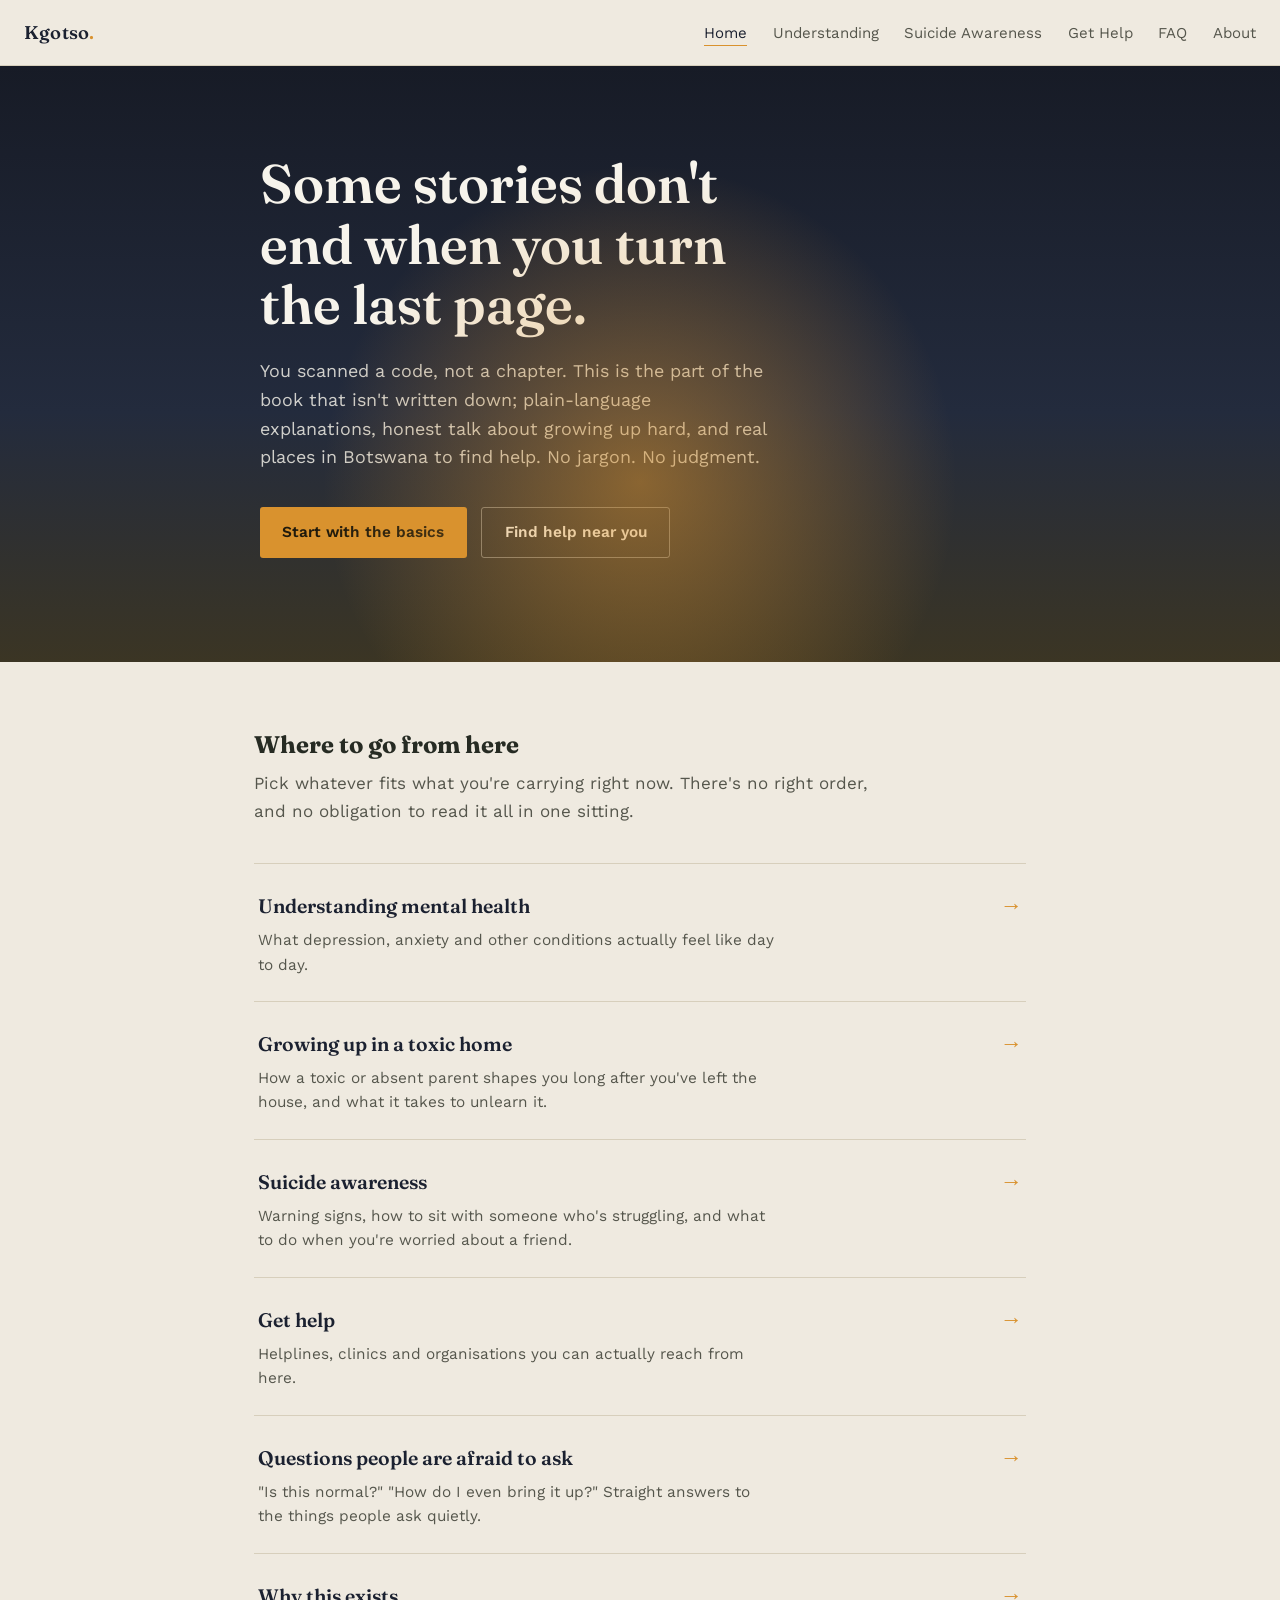
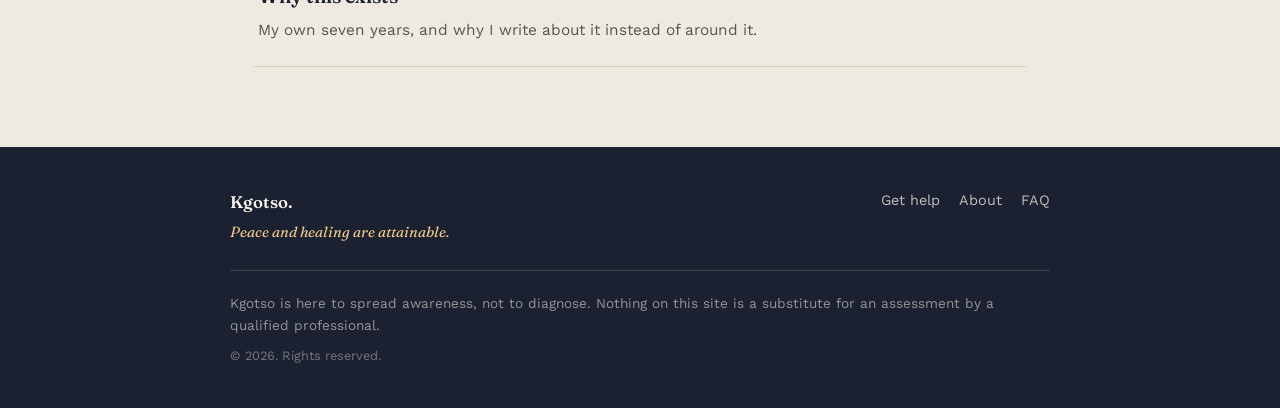
==== index.html @ 59cb7a13 "files" ====
<!DOCTYPE html>
<html lang="en">
<head>
<meta charset="UTF-8">
<meta name="viewport" content="width=device-width, initial-scale=1.0">
<title>Kgotso</title>
<meta name="description" content="A mental health resource that lives alongside Tumisang books; for readers who want to keep going after the last page.">
<link rel="preconnect" href="https://fonts.googleapis.com">
<link href="https://fonts.googleapis.com/css2?family=Fraunces:ital,wght@0,500;0,600;1,500&family=Work+Sans:wght@400;500;600;700&display=swap" rel="stylesheet">
<link rel="stylesheet" href="style.css">
</head>
<body>

<header class="site-header">
  <a href="index.html" class="brand">Kgotso<span>.</span></a>
  <button class="nav-toggle" aria-label="Open menu" aria-expanded="false"><span></span></button>
  <nav class="site-nav">
    <ul>
      <li><a href="index.html" aria-current="page">Home</a></li>
      <li><a href="conditions.html">Understanding</a></li>
      <li><a href="suicide-awareness.html">Suicide Awareness</a></li>
      <li><a href="get-help.html">Get Help</a></li>
      <li><a href="faq.html">FAQ</a></li>
      <li><a href="about.html">About</a></li>
    </ul>
  </nav>
</header>

<section class="hero">
  <div class="hero-inner">
    <h1>Some stories don't end when you turn the last page.</h1>
    <p>You scanned a code, not a chapter. This is the part of the book that isn't written down; plain-language explanations, honest talk about growing up hard, and real places in Botswana to find help. No jargon. No judgment.</p>
    <div class="hero-actions">
      <a href="conditions.html" class="btn btn-primary">Start with the basics</a>
      <a href="get-help.html" class="btn btn-ghost">Find help near you</a>
    </div>
  </div>
</section>

<div class="directory">
  <h2 class="directory-heading">Where to go from here</h2>
  <p class="directory-sub">Pick whatever fits what you're carrying right now. There's no right order, and no obligation to read it all in one sitting.</p>

  <div class="dir-list">
    <a class="dir-item" href="conditions.html">
      <div class="dir-item-text">
        <h3>Understanding mental health</h3>
        <p>What depression, anxiety and other conditions actually feel like day to day.</p>
      </div>
      <span class="dir-arrow">→</span>
    </a>
    <a class="dir-item" href="childhood.html">
      <div class="dir-item-text">
        <h3>Growing up in a toxic home</h3>
        <p>How a toxic or absent parent shapes you long after you've left the house, and what it takes to unlearn it.</p>
      </div>
      <span class="dir-arrow">→</span>
    </a>
    <a class="dir-item" href="suicide-awareness.html">
      <div class="dir-item-text">
        <h3>Suicide awareness</h3>
        <p>Warning signs, how to sit with someone who's struggling, and what to do when you're worried about a friend.</p>
      </div>
      <span class="dir-arrow">→</span>
    </a>
    <a class="dir-item" href="get-help.html">
      <div class="dir-item-text">
        <h3>Get help</h3>
        <p>Helplines, clinics and organisations you can actually reach from here.</p>
      </div>
      <span class="dir-arrow">→</span>
    </a>
    <a class="dir-item" href="faq.html">
      <div class="dir-item-text">
        <h3>Questions people are afraid to ask</h3>
        <p>"Is this normal?" "How do I even bring it up?" Straight answers to the things people ask quietly.</p>
      </div>
      <span class="dir-arrow">→</span>
    </a>
    <a class="dir-item" href="about.html">
      <div class="dir-item-text">
        <h3>Why this exists</h3>
        <p>My own seven years, and why I write about it instead of around it.</p>
      </div>
      <span class="dir-arrow">→</span>
    </a>
  </div>
</div>

<footer class="site-footer">
  <div class="site-footer-inner">
    <div class="footer-brand">
      <span>Kgotso.</span>
      <p class="footer-tagline">Peace and healing are attainable.</p>
    </div>
    <ul class="footer-links">
      <li><a href="get-help.html">Get help</a></li>
      <li><a href="about.html">About</a></li>
      <li><a href="faq.html">FAQ</a></li>
    </ul>
  </div>
  <p class="footer-disclaimer">Kgotso is here to spread awareness, not to diagnose. Nothing on this site is a substitute for an assessment by a qualified professional.</p>
  <p class="footer-copyright">&copy; 2026. Rights reserved.</p>
</footer>

<script src="script.js"></script>
</body>
</html>
---- style.css ----
:root {
  --ink: #1B2130;
  --dusk: #2B3448;
  --gold: #D9922E;
  --gold-soft: #EFC98A;
  --sage: #5C7A68;
  --paper: #EFEAE0;
  --paper-high: #F7F4EC;
  --text: #262B23;
  --text-soft: #55564C;
  --line: #D7CFBC;
  --line-dark: rgba(247, 244, 236, 0.16);

  --serif: "Fraunces", Georgia, "Times New Roman", serif;
  --sans: "Work Sans", -apple-system, BlinkMacSystemFont, "Segoe UI", sans-serif;

  --measure: 640px;
}

@media (prefers-color-scheme: dark) {
  :root { color-scheme: dark; }
}

* { box-sizing: border-box; }

html {
  scroll-behavior: smooth;
}

@media (prefers-reduced-motion: reduce) {
  html { scroll-behavior: auto; }
  *, *::before, *::after {
    animation-duration: 0.01ms !important;
    animation-iteration-count: 1 !important;
    transition-duration: 0.01ms !important;
  }
}

body {
  margin: 0;
  background: var(--paper);
  color: var(--text);
  font-family: var(--sans);
  font-size: 17px;
  line-height: 1.6;
  -webkit-font-smoothing: antialiased;
}

img { max-width: 100%; display: block; }

body, p, h1, h2, h3, .meta {
  overflow-wrap: break-word;
  word-break: break-word;
}

a {
  color: inherit;
}

a:focus-visible,
button:focus-visible {
  outline: 2px solid var(--gold);
  outline-offset: 3px;
}

.site-header {
  position: sticky;
  top: 0;
  z-index: 20;
  display: flex;
  align-items: center;
  justify-content: space-between;
  padding: 1.1rem 1.5rem;
  background: rgba(239, 234, 224, 0.92);
  backdrop-filter: blur(6px);
  border-bottom: 1px solid var(--line);
}

.brand {
  font-family: var(--serif);
  font-weight: 600;
  font-size: 1.15rem;
  text-decoration: none;
  color: var(--ink);
  letter-spacing: 0.01em;
}

.brand span {
  color: var(--gold);
}

.nav-toggle {
  display: none;
  background: none;
  border: 1px solid var(--line);
  border-radius: 4px;
  width: 44px;
  height: 40px;
  cursor: pointer;
  position: relative;
  flex-shrink: 0;
}
.nav-toggle span,
.nav-toggle::before,
.nav-toggle::after {
  content: "";
  position: absolute;
  left: 11px;
  right: 11px;
  height: 1.5px;
  background: var(--ink);
}
.nav-toggle::before { top: 14px; }
.nav-toggle span { top: 19.5px; }
.nav-toggle::after { top: 25px; }

.site-nav ul {
  list-style: none;
  display: flex;
  gap: 1.6rem;
  margin: 0;
  padding: 0;
}

.site-nav a {
  text-decoration: none;
  font-size: 0.94rem;
  color: var(--text-soft);
  padding-bottom: 3px;
  border-bottom: 1px solid transparent;
  transition: color 0.15s ease, border-color 0.15s ease;
}

.site-nav a:hover,
.site-nav a[aria-current="page"] {
  color: var(--ink);
  border-color: var(--gold);
}

@media (max-width: 760px) {
  .site-header { padding: 0.9rem 1.2rem; }
  .nav-toggle { display: block; }
  .site-nav {
    display: none;
    position: absolute;
    top: 100%;
    left: 0;
    right: 0;
    background: var(--paper-high);
    border-bottom: 1px solid var(--line);
    padding: 0.5rem 1.2rem 1.2rem;
    max-height: calc(100vh - 60px);
    overflow-y: auto;
  }
  .site-nav.open { display: block; }
  .site-nav ul {
    flex-direction: column;
    gap: 0.2rem;
  }
  .site-nav a {
    display: block;
    padding: 0.7rem 0.1rem;
    font-size: 1rem;
  }
}

.hero {
  position: relative;
  background: linear-gradient(180deg, #171B26 0%, #232B3D 58%, #3B3524 100%);
  color: var(--paper-high);
  padding: 5.5rem 1.5rem 6.5rem;
  overflow: hidden;
}

.hero::after {
  content: "";
  position: absolute;
  left: 50%;
  bottom: -140px;
  width: 640px;
  height: 640px;
  border-radius: 50%;
  background: radial-gradient(circle, rgba(217,146,46,0.55) 0%, rgba(217,146,46,0) 70%);
  transform: translateX(-50%);
  pointer-events: none;
}

.hero-inner {
  position: relative;
  max-width: 760px;
  margin: 0 auto;
}

.hero-eyebrow {
  font-family: var(--serif);
  font-style: italic;
  color: var(--gold-soft);
  font-size: 1.05rem;
  margin: 0 0 1rem;
}

.hero h1 {
  font-family: var(--serif);
  font-weight: 600;
  font-size: clamp(2.2rem, 5vw, 3.4rem);
  line-height: 1.12;
  margin: 0 0 1.3rem;
  max-width: 14ch;
}

.hero p {
  font-size: 1.12rem;
  color: rgba(247, 244, 236, 0.82);
  max-width: 46ch;
  margin: 0 0 2.2rem;
}

.hero-actions {
  display: flex;
  flex-wrap: wrap;
  gap: 0.9rem;
}

.btn {
  display: inline-flex;
  align-items: center;
  justify-content: center;
  min-height: 44px;
  font-family: var(--sans);
  font-size: 0.96rem;
  font-weight: 600;
  text-decoration: none;
  padding: 0.75rem 1.4rem;
  border-radius: 3px;
  transition: transform 0.12s ease, background 0.15s ease;
}

.btn-primary {
  background: var(--gold);
  color: #201A0C;
}
.btn-primary:hover { background: var(--gold-soft); }

.btn-ghost {
  background: transparent;
  border: 1px solid rgba(247, 244, 236, 0.4);
  color: var(--paper-high);
}
.btn-ghost:hover { border-color: var(--gold-soft); color: var(--gold-soft); }

.btn-dark {
  background: var(--ink);
  color: var(--paper-high);
  border: 1px solid var(--ink);
}
.btn-dark:hover { background: var(--dusk); }

.directory {
  max-width: 820px;
  margin: 0 auto;
  padding: 4rem 1.5rem 5rem;
}

.directory-heading {
  font-family: var(--serif);
  font-size: 1.5rem;
  margin: 0 0 0.4rem;
}

.directory-sub {
  color: var(--text-soft);
  margin: 0 0 2.4rem;
  max-width: 56ch;
}

.dir-list {
  border-top: 1px solid var(--line);
}

.dir-item {
  display: flex;
  text-decoration: none;
  color: inherit;
  border-bottom: 1px solid var(--line);
  padding: 1.5rem 0.25rem;
  align-items: baseline;
  justify-content: space-between;
  gap: 1.5rem;
  transition: padding-left 0.15s ease;
}

.dir-item:hover { padding-left: 0.6rem; }

.dir-item-text h3 {
  font-family: var(--serif);
  font-weight: 600;
  font-size: 1.22rem;
  margin: 0 0 0.35rem;
  color: var(--ink);
}

.dir-item-text p {
  margin: 0;
  color: var(--text-soft);
  font-size: 0.96rem;
  max-width: 52ch;
}

.dir-arrow {
  font-family: var(--serif);
  font-style: italic;
  color: var(--gold);
  font-size: 1.4rem;
  flex-shrink: 0;
}

.page-hero {
  background: var(--paper-high);
  border-bottom: 1px solid var(--line);
  padding: 3.2rem 1.5rem 2.4rem;
}

.page-hero-inner {
  max-width: var(--measure);
  margin: 0 auto;
}

.kicker {
  font-family: var(--serif);
  font-style: italic;
  color: var(--sage);
  margin: 0 0 0.6rem;
  font-size: 1.02rem;
}

.page-hero h1 {
  font-family: var(--serif);
  font-weight: 600;
  font-size: clamp(1.8rem, 4vw, 2.5rem);
  line-height: 1.18;
  margin: 0 0 1rem;
}

.page-hero .lede {
  color: var(--text-soft);
  font-size: 1.08rem;
  max-width: 58ch;
  margin: 0;
}

.content {
  max-width: var(--measure);
  margin: 0 auto;
  padding: 2.8rem 1.5rem 5rem;
}

.content h2 {
  font-family: var(--serif);
  font-weight: 600;
  font-size: 1.5rem;
  margin: 2.6rem 0 0.9rem;
  color: var(--ink);
}

.content h2:first-child { margin-top: 0; }

.content h3 {
  font-family: var(--sans);
  font-weight: 700;
  font-size: 1.02rem;
  margin: 1.8rem 0 0.6rem;
  color: var(--ink);
}

.content p { margin: 0 0 1.1rem; }

.content ul, .content ol {
  margin: 0 0 1.3rem;
  padding-left: 1.3rem;
}

.content li { margin-bottom: 0.55rem; }

.content strong { color: var(--ink); }

.pull-note {
  border-left: 3px solid var(--gold);
  background: var(--paper-high);
  padding: 1.1rem 1.3rem;
  margin: 1.6rem 0;
  font-size: 0.97rem;
  color: var(--text-soft);
}

.pull-note strong { display: block; color: var(--ink); margin-bottom: 0.3rem; }

.trigger-warning {
  border: 1px solid var(--line);
  border-left: 3px solid var(--sage);
  background: var(--paper-high);
  padding: 1.1rem 1.3rem;
  margin: 0 0 2rem;
  font-size: 0.95rem;
  color: var(--text-soft);
}
.trigger-warning strong { display: block; color: var(--ink); margin-bottom: 0.3rem; }

.condition {
  border-top: 1px solid var(--line);
  padding: 1.8rem 0;
}
.condition:last-child { border-bottom: 1px solid var(--line); }

.condition h3 {
  font-family: var(--serif);
  font-size: 1.2rem;
  margin: 0 0 0.5rem;
}

.resource {
  border: 1px solid var(--line);
  background: var(--paper-high);
  padding: 1.3rem 1.4rem;
  margin-bottom: 1rem;
}
.resource h3 {
  font-family: var(--serif);
  font-size: 1.1rem;
  margin: 0 0 0.35rem;
}
.resource .meta {
  font-size: 0.92rem;
  color: var(--sage);
  font-weight: 600;
  margin-bottom: 0.5rem;
}
.resource p { margin: 0; color: var(--text-soft); font-size: 0.96rem; }

.crisis-banner {
  background: var(--ink);
  color: var(--paper-high);
  padding: 1.4rem 1.5rem;
  text-align: center;
}
.crisis-banner-inner {
  max-width: var(--measure);
  margin: 0 auto;
}
.crisis-banner strong { color: var(--gold-soft); }
.crisis-banner p { margin: 0.3rem 0 0; font-size: 0.95rem; color: rgba(247,244,236,0.85); }

.faq-item {
  border-bottom: 1px solid var(--line);
}
.faq-q {
  width: 100%;
  min-height: 44px;
  text-align: left;
  background: none;
  border: none;
  font-family: var(--sans);
  font-weight: 600;
  font-size: 1.02rem;
  color: var(--ink);
  padding: 1.3rem 2rem 1.3rem 0;
  cursor: pointer;
  position: relative;
}
.faq-q::after {
  content: "+";
  position: absolute;
  right: 0.2rem;
  top: 1.2rem;
  font-family: var(--serif);
  font-size: 1.3rem;
  color: var(--gold);
  transition: transform 0.15s ease;
}
.faq-item.open .faq-q::after { transform: rotate(45deg); }
.faq-a {
  display: none;
  padding: 0 0 1.4rem;
  color: var(--text-soft);
  max-width: 58ch;
}
.faq-item.open .faq-a { display: block; }

.about-figure {
  font-family: var(--serif);
  font-style: italic;
  font-size: 1.3rem;
  line-height: 1.5;
  color: var(--ink);
  border-left: 3px solid var(--sage);
  padding-left: 1.3rem;
  margin: 1.8rem 0;
}

.qr-callout {
  background: var(--paper-high);
  border: 1px solid var(--line);
  padding: 1.6rem;
  display: flex;
  align-items: center;
  gap: 1.3rem;
  margin: 2rem 0;
}
.qr-callout .mark {
  font-family: var(--serif);
  font-size: 2.1rem;
  color: var(--gold);
  flex-shrink: 0;
}
.qr-callout p { margin: 0; color: var(--text-soft); font-size: 0.95rem; }

.site-footer {
  background: var(--ink);
  color: rgba(247, 244, 236, 0.7);
  padding: 2.6rem 1.5rem;
}
.site-footer-inner {
  max-width: 820px;
  margin: 0 auto;
  display: flex;
  flex-wrap: wrap;
  justify-content: space-between;
  gap: 1.5rem;
  font-size: 0.9rem;
}
.site-footer a {
  color: rgba(247, 244, 236, 0.75);
  text-decoration: none;
}
.site-footer a:hover { color: var(--gold-soft); }
.footer-brand span {
  font-family: var(--serif);
  font-weight: 600;
  font-size: 1.05rem;
  color: var(--paper-high);
}
.footer-tagline {
  font-family: var(--serif);
  font-style: italic;
  color: var(--gold-soft);
  margin: 0.3rem 0 0;
  font-size: 0.92rem;
}
.footer-links {
  list-style: none;
  padding: 0;
  margin: 0;
  display: flex;
  flex-wrap: wrap;
  gap: 0.4rem 1.2rem;
}
.footer-disclaimer {
  max-width: 820px;
  margin: 1.6rem auto 0;
  padding-top: 1.4rem;
  border-top: 1px solid rgba(247, 244, 236, 0.14);
  font-size: 0.85rem;
  color: rgba(247, 244, 236, 0.55);
}
.footer-copyright {
  max-width: 820px;
  margin: 0.6rem auto 0;
  font-size: 0.8rem;
  color: rgba(247, 244, 236, 0.4);
}

@media (max-width: 600px) {
  body { font-size: 16px; }

  .hero {
    padding: 3.6rem 1.25rem 4rem;
  }
  .hero-eyebrow { font-size: 0.95rem; }
  .hero h1 { max-width: none; }
  .hero p { max-width: none; }

  .hero-actions {
    flex-direction: column;
    align-items: stretch;
  }
  .hero-actions .btn { width: 100%; }

  .directory { padding: 2.8rem 1.25rem 3.5rem; }
  .directory-heading { font-size: 1.3rem; }

  .dir-item {
    padding: 1.25rem 0.15rem;
    gap: 1rem;
  }
  .dir-item-text h3 { font-size: 1.08rem; }
  .dir-item-text p { font-size: 0.92rem; }
  .dir-arrow { font-size: 1.2rem; }

  .page-hero { padding: 2.4rem 1.25rem 1.9rem; }
  .content { padding: 2rem 1.25rem 3.5rem; }
  .content h2 { font-size: 1.3rem; margin-top: 2.1rem; }

  .crisis-banner { padding: 1.2rem 1.25rem; }

  .resource { padding: 1.1rem 1.15rem; }

  .qr-callout {
    flex-direction: column;
    align-items: flex-start;
    gap: 0.6rem;
    padding: 1.3rem;
  }

  .about-figure { font-size: 1.15rem; padding-left: 1rem; }

  .site-footer { padding: 2.2rem 1.25rem; }
  .site-footer-inner { gap: 1.2rem; }
  .footer-links { gap: 0.35rem 1rem; }
}
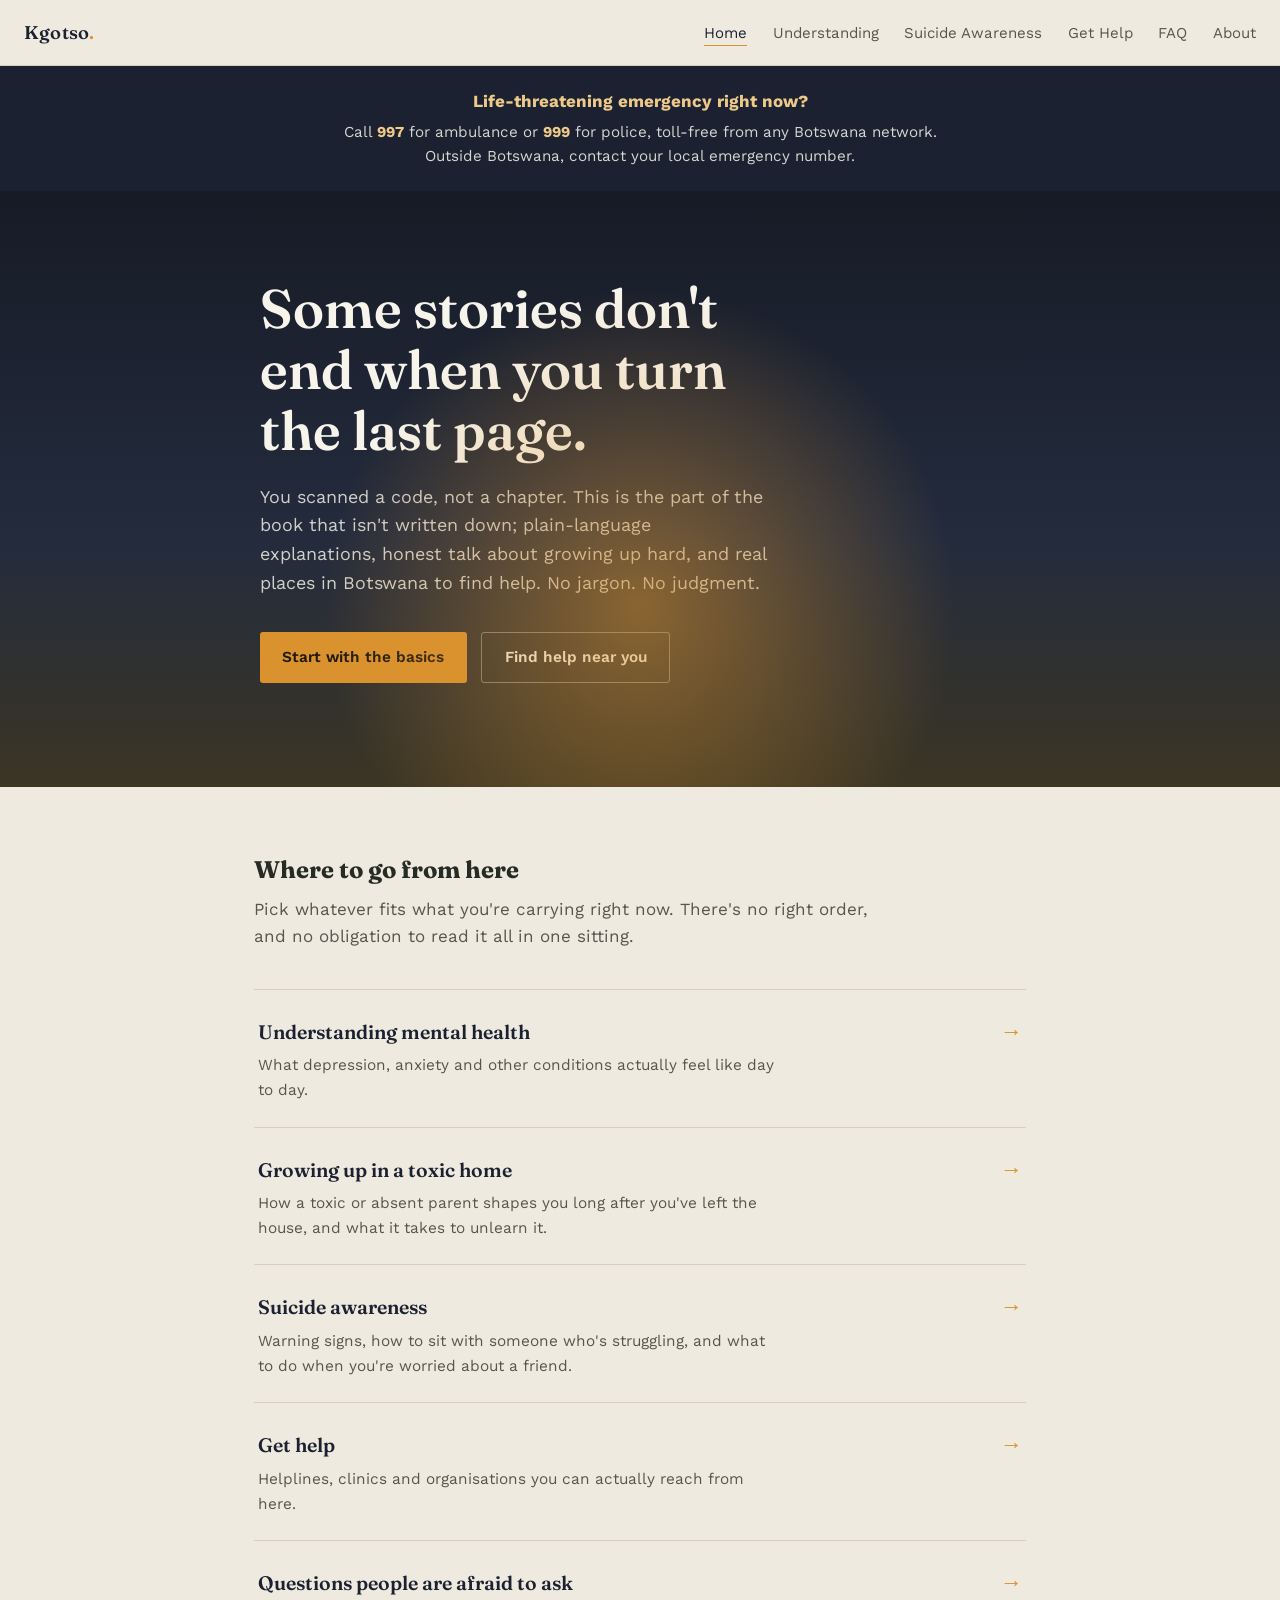
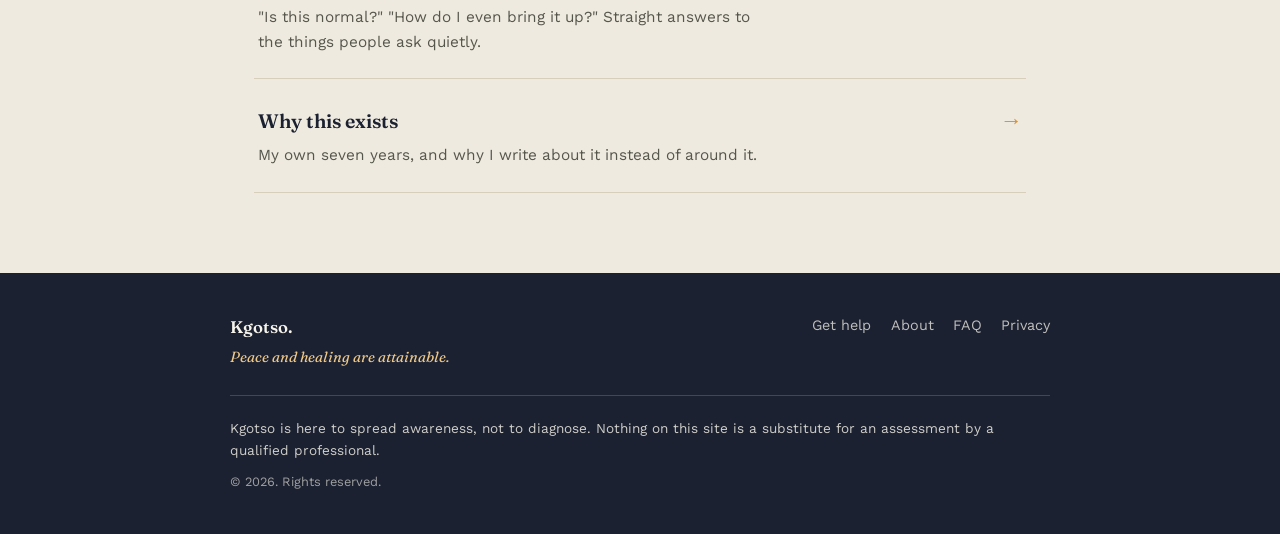
==== commit deb4b94f: "updates" ====
--- a/index.html
+++ b/index.html
@@ -8,8 +8,10 @@
 <link rel="preconnect" href="https://fonts.googleapis.com">
 <link href="https://fonts.googleapis.com/css2?family=Fraunces:ital,wght@0,500;0,600;1,500&family=Work+Sans:wght@400;500;600;700&display=swap" rel="stylesheet">
 <link rel="stylesheet" href="style.css">
+<link rel="icon" href="favicon.svg" type="image/svg+xml">
 </head>
 <body>
+<a class="skip-link" href="#main">Skip to content</a>
 
 <header class="site-header">
   <a href="index.html" class="brand">Kgotso<span>.</span></a>
@@ -26,7 +28,14 @@
   </nav>
 </header>
 
-<section class="hero">
+<div class="crisis-banner">
+  <div class="crisis-banner-inner">
+    <strong>Life-threatening emergency right now?</strong>
+    <p>Call <strong>997</strong> for ambulance or <strong>999</strong> for police, toll-free from any Botswana network. Outside Botswana, contact your local emergency number.</p>
+  </div>
+</div>
+
+<section class="hero" id="main">
   <div class="hero-inner">
     <h1>Some stories don't end when you turn the last page.</h1>
     <p>You scanned a code, not a chapter. This is the part of the book that isn't written down; plain-language explanations, honest talk about growing up hard, and real places in Botswana to find help. No jargon. No judgment.</p>
@@ -97,6 +106,7 @@
       <li><a href="get-help.html">Get help</a></li>
       <li><a href="about.html">About</a></li>
       <li><a href="faq.html">FAQ</a></li>
+      <li><a href="privacy.html">Privacy</a></li>
     </ul>
   </div>
   <p class="footer-disclaimer">Kgotso is here to spread awareness, not to diagnose. Nothing on this site is a substitute for an assessment by a qualified professional.</p>
--- a/style.css
+++ b/style.css
@@ -557,15 +557,34 @@
   max-width: 820px;
   margin: 1.6rem auto 0;
   padding-top: 1.4rem;
-  border-top: 1px solid rgba(247, 244, 236, 0.14);
+  border-top: 1px solid rgba(247, 244, 236, 0.18);
   font-size: 0.85rem;
-  color: rgba(247, 244, 236, 0.55);
+  color: rgba(247, 244, 236, 0.82);
 }
 .footer-copyright {
   max-width: 820px;
   margin: 0.6rem auto 0;
   font-size: 0.8rem;
-  color: rgba(247, 244, 236, 0.4);
+  color: rgba(247, 244, 236, 0.6);
+}
+
+.skip-link {
+  position: absolute;
+  left: -999px;
+  top: auto;
+  z-index: 100;
+  background: var(--ink);
+  color: var(--paper-high);
+  padding: 0.9rem 1.3rem;
+  font-family: var(--sans);
+  font-weight: 600;
+  font-size: 0.95rem;
+  text-decoration: none;
+  border-radius: 0 0 4px 0;
+}
+.skip-link:focus {
+  left: 0;
+  top: 0;
 }
 
 @media (max-width: 600px) {
